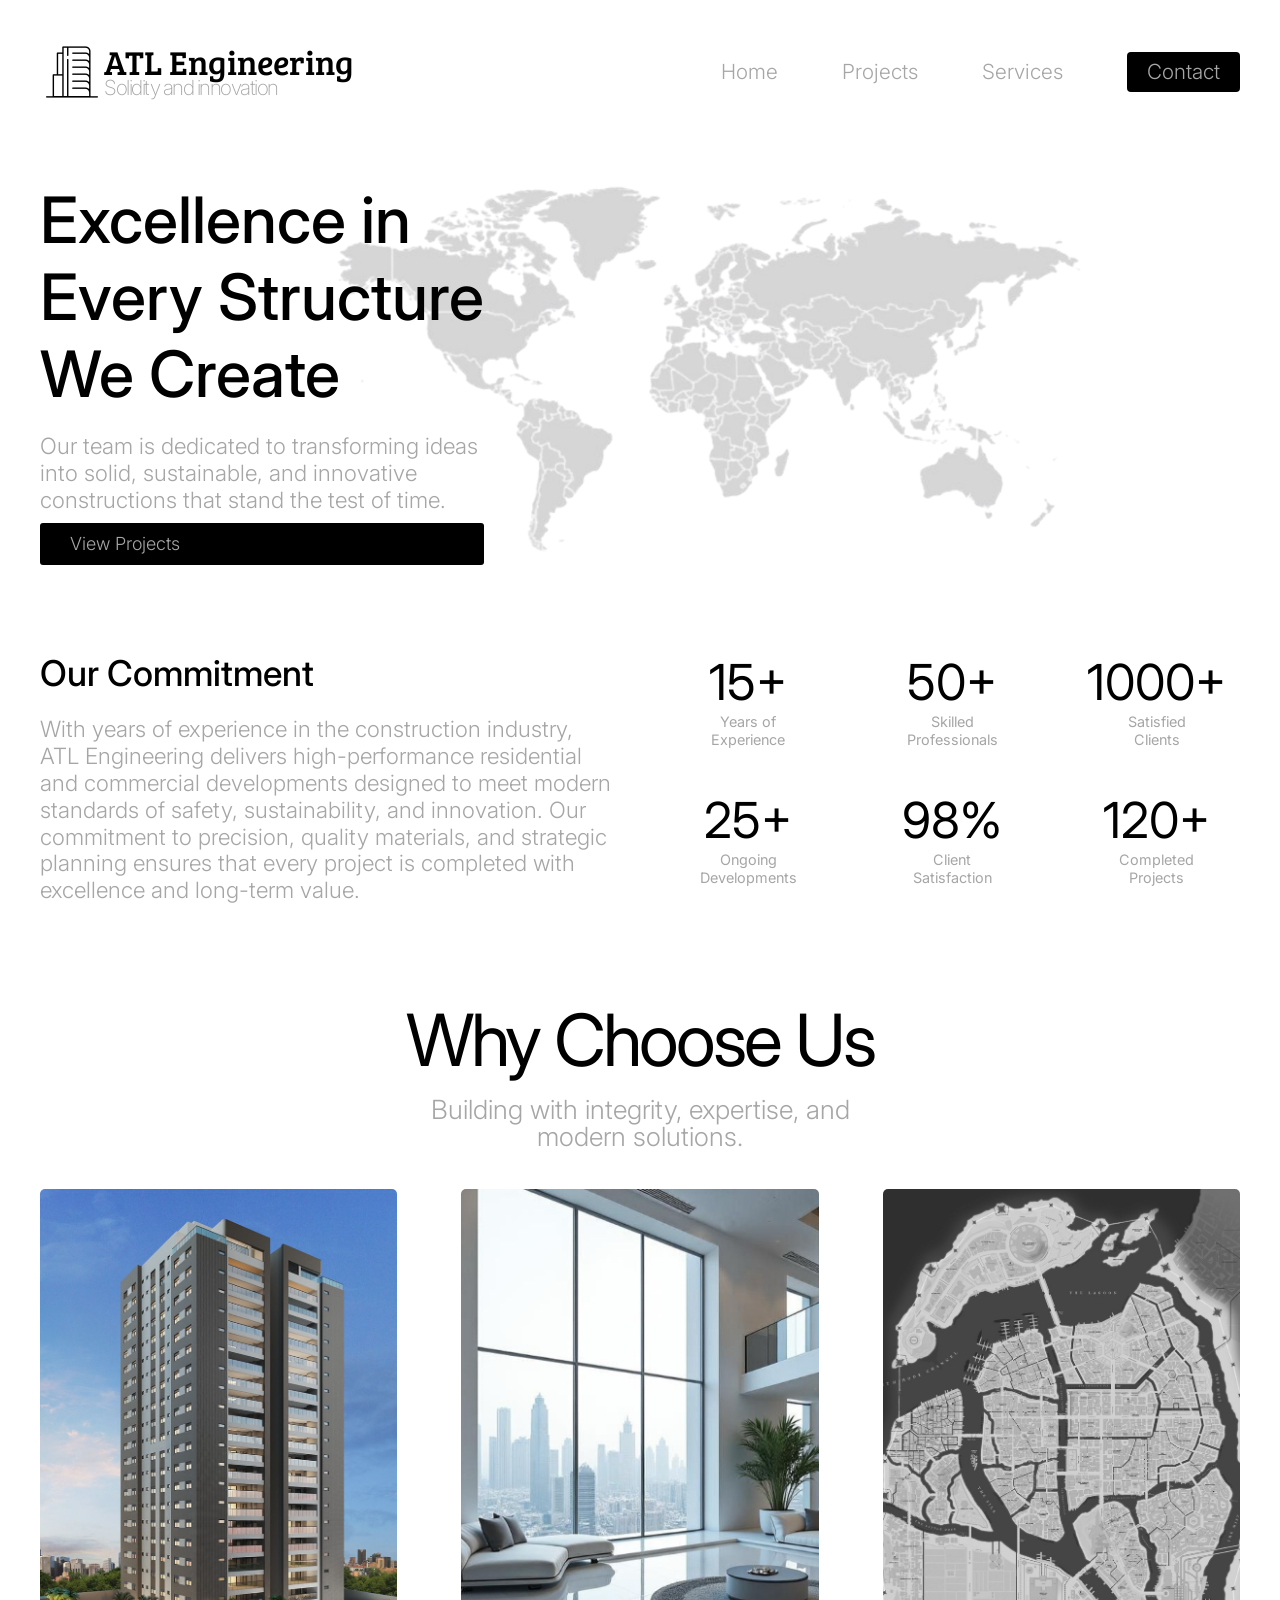
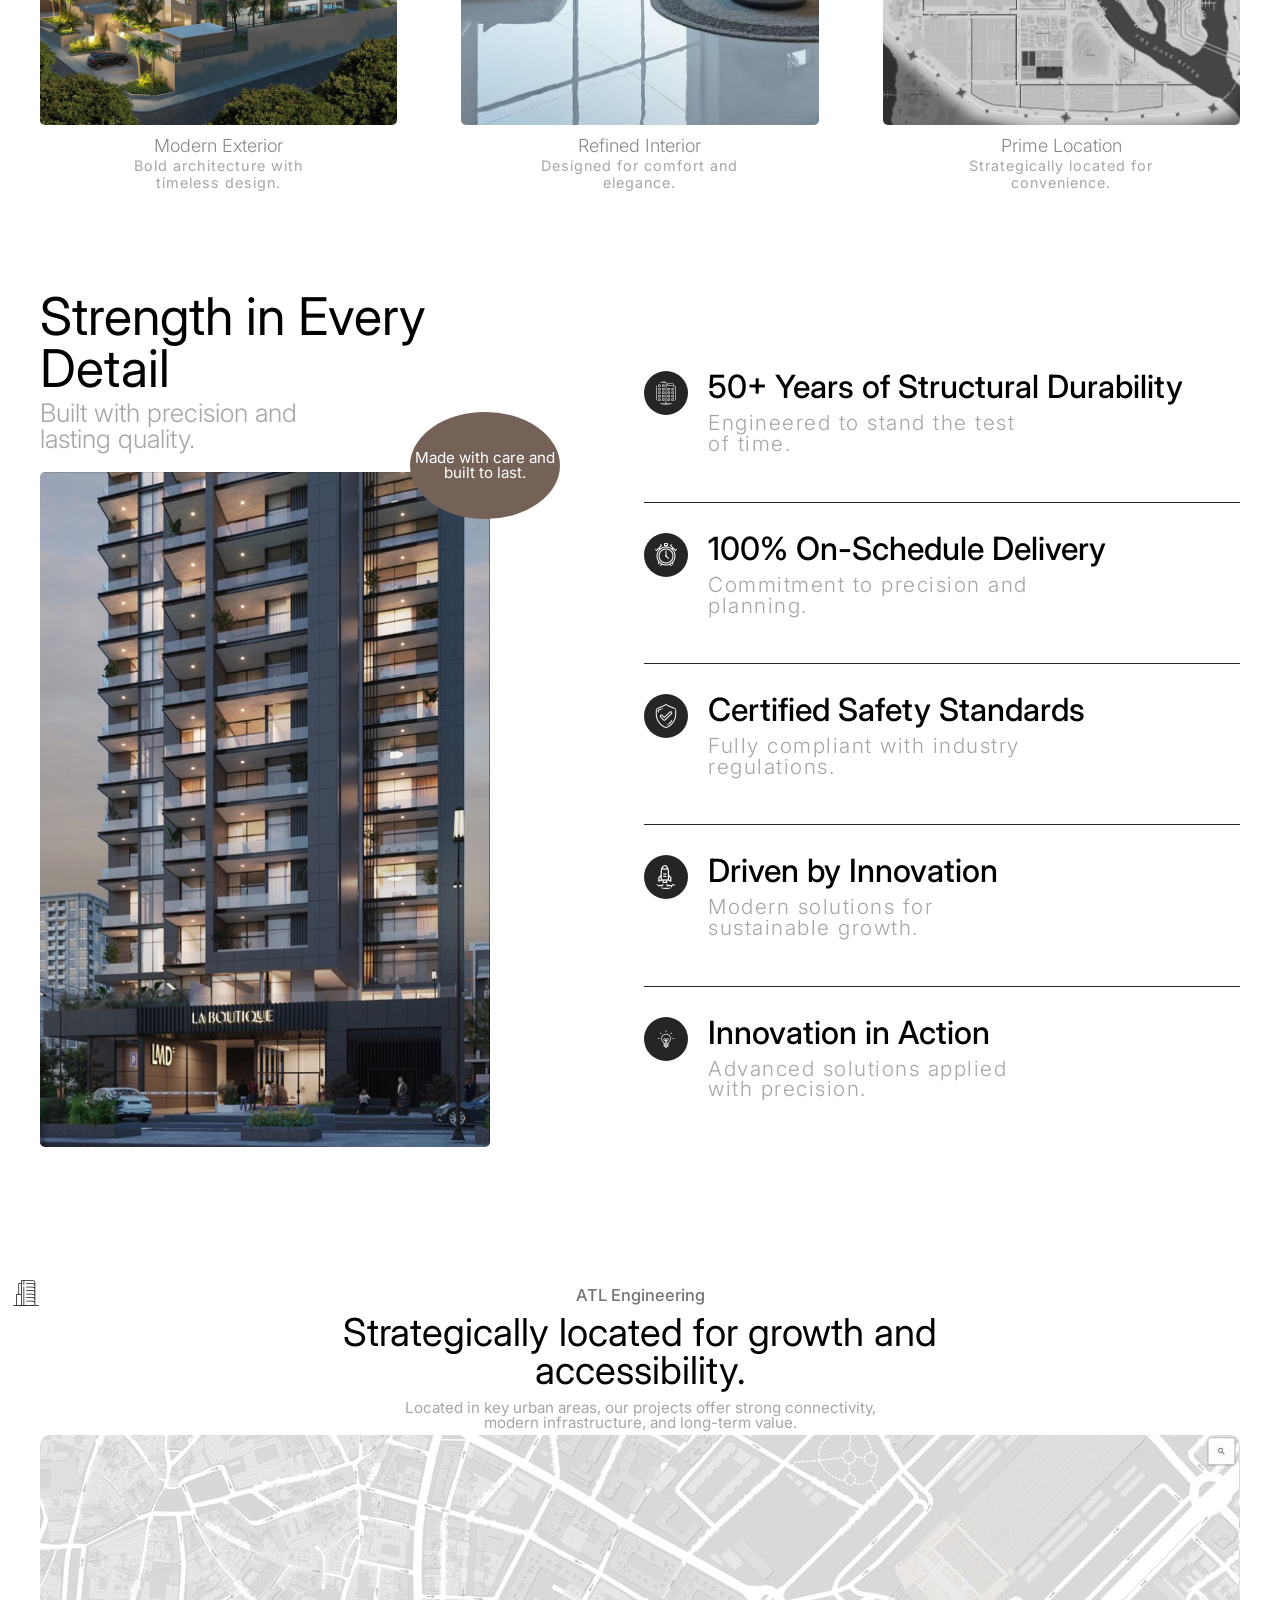
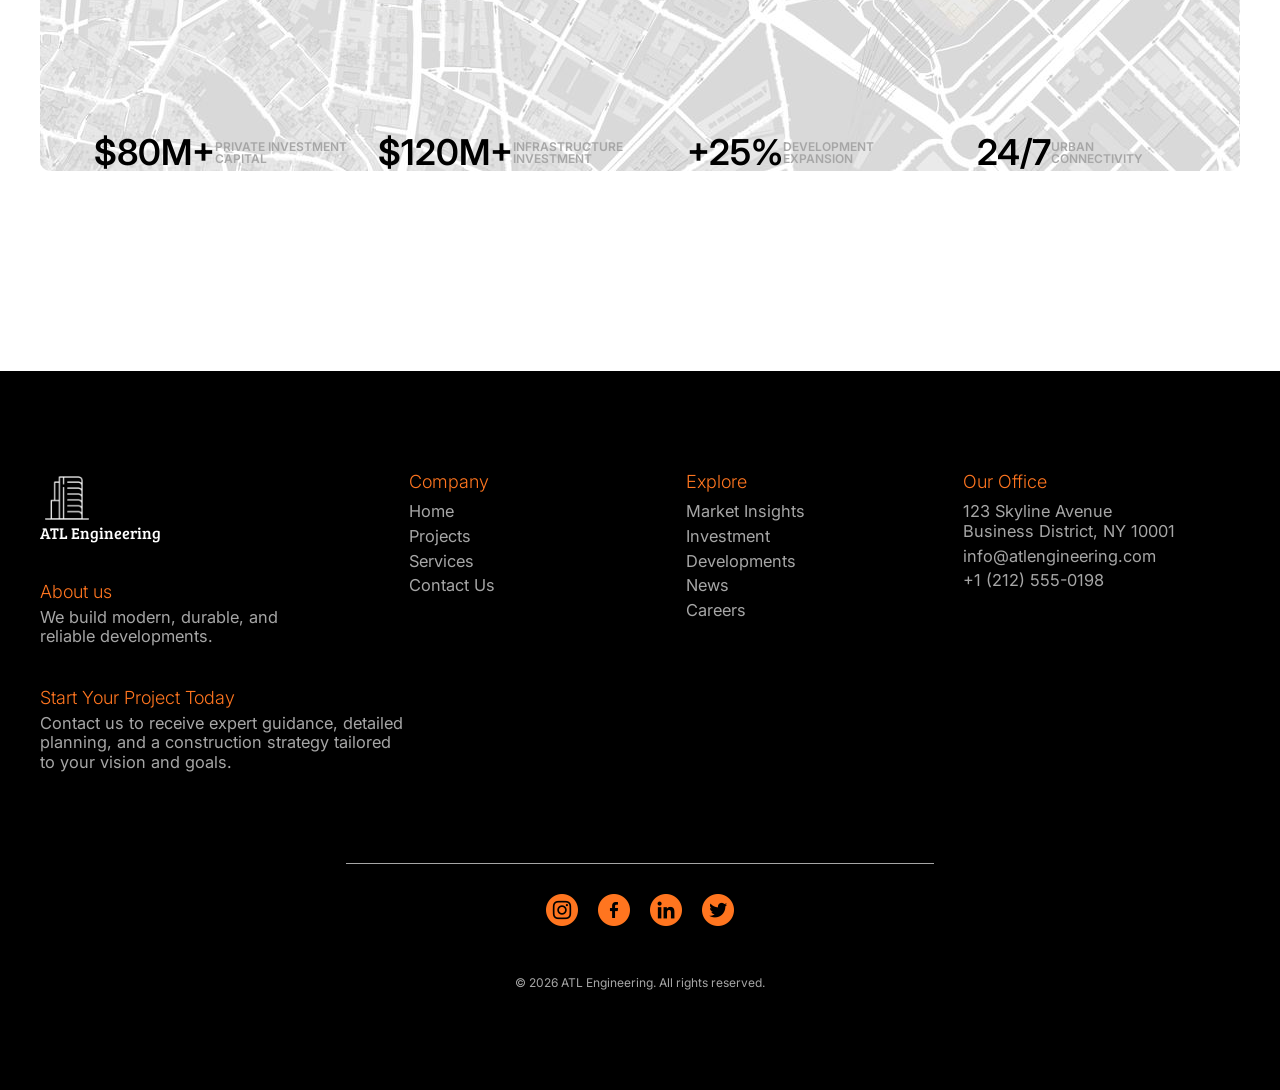
==== index.html @ b4846103 "Footer Css" ====
<!DOCTYPE html>
<html lang="en">

<head>
  <meta charset="UTF-8">
  <meta name="viewport" content="width=device-width, initial-scale=1.0">
  <title>Atlas Engineering</title>
  <meta name="description" content="Modern multi-page construction company website built with HTML, CSS Grid, and Flexbox, showcasing engineering projects, services, and development solutions.">

  <link rel="preconnect" href="https://fonts.googleapis.com">
  <link rel="preconnect" href="https://fonts.gstatic.com" crossorigin>

  <link href="https://fonts.googleapis.com/css2?family=Inter:wght@100..900&display=swap" rel="stylesheet">
  <link href="https://fonts.googleapis.com/css2?family=Bree+Serif&display=swap" rel="stylesheet">
  <link rel="stylesheet" href="./css/style.css">
</head>

<body>
  <header class="header-container">
    <div class="header-title">
      <img src="./img/icons/header/apartment.png" alt="apartment icon">
      <div>
        <h1 class="font-1-s">ATL Engineering</h1>
        <span class="font-1-ab co-1">Solidity and innovation</span>
      </div>
    </div>
    <nav>
      <ul class="header-nav font-2-ab">
        <li><a class="co-1" href="./">Home</a></li>
        <li><a class="co-1" href="./">Projects</a></li>
        <li><a class="co-1" href="./">Services</a></li>
        <li><a class="co-1 btn" href="./">Contact</a></li>
      </ul>
    </nav>
  </header>
  <main class="content-container">
    <div class="content-introduction">
      <h1 class="font-1-ac">Excellence in <br> Every Structure <br> We Create</h1>
      <p class="font-2-ac co-1">Our team is dedicated to transforming ideas into solid, sustainable, and innovative constructions that stand the test of time.</p>
      <a class="btn1 co-1 font-3-ac" href="./">View Projects</a>
    </div>
    <div class="content-img">
      <img src="./img/home/backgrounds/map.png" alt="map">
    </div>
  </main>
  <section class="statistics-container" id="development">
    <div class="statistics-title">
      <h2 class="font-2-xs">Our Commitment </h2>
      <p class="font-2-ac co-1">With years of experience in the construction industry, ATL Engineering delivers high-performance residential and commercial developments designed to meet modern standards of safety, sustainability, and innovation. Our commitment to precision, quality materials, and strategic planning ensures that every project is completed with excellence and long-term value.</p>
    </div>
    <ul class="statistics-item">
      <li>
        <h3 class="font-1-xs">15+</h3>
        <span class="font-3-xs co-1">Years of <br> Experience</span>
      </li>
      <li>
        <h3 class="font-1-xs">50+</h3>
        <span class="font-3-xs co-1">Skilled <br> Professionals</span>
      </li>
      <li>
        <h3 class="font-1-xs">1000+</h3>
        <span class="font-3-xs co-1">Satisfied <br> Clients</span>
      </li>
      <li>
        <h3 class="font-1-xs">25+</h3>
        <span class="font-3-xs co-1">Ongoing <br> Developments</span>
      </li>
      <li>
        <h3 class="font-1-xs">98%</h3>
        <span class="font-3-xs co-1">Client <br> Satisfaction</span>
      </li>
      <li>
        <h3 class="font-1-xs">120+</h3>
        <span class="font-3-xs co-1">Completed <br> Projects</span>
      </li>
    </ul>
  </section>

  <section class="choose-container" id="news">
    <div class="choose-title">
      <h2 class="font-1-sx">Why Choose Us</h2>
      <p class="font-2-sx co-1">Building with integrity, expertise, and <br> modern solutions.</p>
    </div>
    <ul class="choose-items">
      <li>
        <img src="./img/home/building/building1.png" alt="gray building with modern white">
        <span class="font-4-sx co-2">Modern Exterior</span>
        <p class="font-3-sx co-1">Bold architecture with <br> timeless design.</p>
      </li>
      <li>
        <img src="./img/home/building/building3.png" alt="modern and elegant white interior">
        <span class="font-4-sx co-2">Refined Interior</span>
        <p class="font-3-sx co-1">Designed for comfort and <br> elegance.</p>
      </li>
      <li>
        <img src="./img/home/building/location.png" alt="gray building with modern white">
        <span class="font-4-sx co-2">Prime Location</span>
        <p class="font-3-sx co-1">Strategically located for <br> convenience.</p>
      </li>
    </ul>
  </section>

  <section class="certificate-container" id="marketinsights">
    <div class="certificate-introduction">
      <h2 class="font-1-xy">Strength in Every Detail</h2>
      <p class="co-1 font-2-xy">Built with precision and <br> lasting quality.</p>
      <div class="certificate-introduction-img">
        <img class="certificate-img" src="./img/home/building/building2.png" alt="modern brown building">
      </div>
    </div>
    <ul class="certificate-items">
      <li>
        <img src="./img/icons/home/icon1.png" alt="building icon">
        <div>
          <h3 class="font-3-xy">50+ Years of Structural Durability</h3>
          <p class="font-4-xy co-1">Engineered to stand the test <br> of time.</p>
        </div>
      </li>
      <li>
        <img src="./img/icons/home/icon2.png" alt="clock icon">
        <div>
          <h3 class="font-3-xy">100% On-Schedule Delivery</h3>
          <p class="font-4-xy co-1">Commitment to precision and <br> planning.</p>
        </div>
      </li>
      <li>
        <img src="./img/icons/home/icon3.png" alt="shield icon">
        <div>
          <h3 class="font-3-xy">Certified Safety Standards</h3>
          <p class="font-4-xy co-1">Fully compliant with industry <br> regulations.</p>
        </div>
      </li>
      <li>
        <img src="./img/icons/home/icon4.png" alt="rocket icon">
        <div>
          <h3 class="font-3-xy">Driven by Innovation</h3>
          <p class="font-4-xy co-1">Modern solutions for <br> sustainable growth.</p>
        </div>
      </li>
      <li>
        <img src="./img/icons/home/icon5.png" alt="light icon">
        <div>
          <h3 class="font-3-xy">Innovation in Action</h3>
          <p class="font-4-xy co-1">Advanced solutions applied <br> with precision.</p>
        </div>
      </li>
    </ul>
  </section>

  <section class="investment-container" id="investment">
    <div class="investment-title">
      <h3 class="font-1-yx co-3">ATL Engineering</h3>
      <h2 class="font-2-yx">Strategically located for growth and <br> accessibility.</h2>
      <p class="font-3-yx co-1">Located in key urban areas, our projects offer strong connectivity, <br> modern infrastructure, and long-term value.</p>
    </div>
    <ul class="investment-items">
      <li>
        <span class="font-4-yx co-7">$80M+</span>
        <p class="font-5-yx co-1">Private Investment <br> Capital</p>
      </li>
      <li>
        <span class="font-4-yx co-7">$120M+</span>
        <p class="font-5-yx co-1">Infrastructure <br> Investment</p>
      </li>
      <li>
        <span class="font-4-yx co-7">+25%</span>
        <p class="font-5-yx co-1">Development <br> Expansion</p>
      </li>
      <li>
        <span class="font-4-yx co-7">24/7</span>
        <p class="font-5-yx co-1">Urban <br> Connectivity</p>
      </li>
    </ul>
  </section>
  <footer class="footer-bg">
    <div class="footer-container">
      <div class="footer-introduction">
        <img src="./img/icons/footer/footericon1.png" alt="apartment icon">
        <h1 class="co-0 font-1-ss">ATL Engineering</h1>
        <h3 class="font-2-ss co-5">About us</h3>
        <p class="font-3-ss co-1">We build modern, durable, and <br> reliable developments.</p>
        <h3 class="font-2-ss co-5">Start Your Project Today</h3>
        <p class="font-3-ss co-1">Contact us to receive expert guidance, detailed planning, and a construction strategy tailored to your vision and goals.</p>
      </div>
      <nav>

        <ul class="footer-info">
          <li>
            <h4 class="font-2-ss co-5">Company</h4>
          </li>
          <li><a class="font-3-ss co-1" href="./">Home</a></li>
          <li><a class="font-3-ss co-1" href="./projects.html">Projects</a></li>
          <li><a class="font-3-ss co-1" href="./services.html">Services</a></li>
          <li><a class="font-3-ss co-1" href="./contact.html">Contact Us</a></li>
        </ul>
      </nav>

      <nav>

        <ul class="footer-info">
          <li>
            <h4 class="font-2-ss co-5">Explore</h4>
          </li>
          <li><a class="font-3-ss co-1" href="#marketinsights">Market Insights</a></li>
          <li><a class="font-3-ss co-1" href="#investment">Investment</a></li>
          <li><a class="font-3-ss co-1" href="#development">Developments</a></li>
          <li><a class="font-3-ss co-1" href="#news">News</a></li>
          <li><a class="font-3-ss co-1" href="#investment">Careers</a></li>
        </ul>
      </nav>

      <ul class="footer-info">
        <li>
          <h4 class="font-2-ss co-5">Our Office</h4>
        </li>
        <li>
          <p class="font-3-ss co-1">123 Skyline Avenue <br> Business District, NY 10001</p>
        </li>
        <li><a class="font-3-ss co-1" href="mailto:info@atlengineering.com">info@atlengineering.com</a></li>
        <li><a class="font-3-ss co-1" href="tel:+5531999999999">+1 (212) 555-0198</a></li>
      </ul>
      <ul class="footer-icons">
        <li><a href=""><img src="./img/icons/footer/instagram.png" alt="instagram icon"></a></li>
        <li><a href=""><img src="./img/icons/footer/facebook.png" alt="facebook icon"></a></li>
        <li><a href=""><img src="./img/icons/footer/linkedin.png" alt="linkedin icon"></a></li>
        <li><a href=""><img src="./img/icons/footer/twitter.png" alt="twitter icon"></a></li>
      </ul>
      <p class="footer-extra font-4-ss co-1">© 2026 ATL Engineering. All rights reserved.</p>
    </div>
  </footer>
</body>

</html>
---- css/style.css ----
/*Global*/
@import "./global/global.css";
@import "./global/header.css";
@import "./global/footer.css";

/*Utilities*/
@import "./utilities/typography.css";
@import "./utilities/color.css";

/*Home*/
@import "./home/home.css";
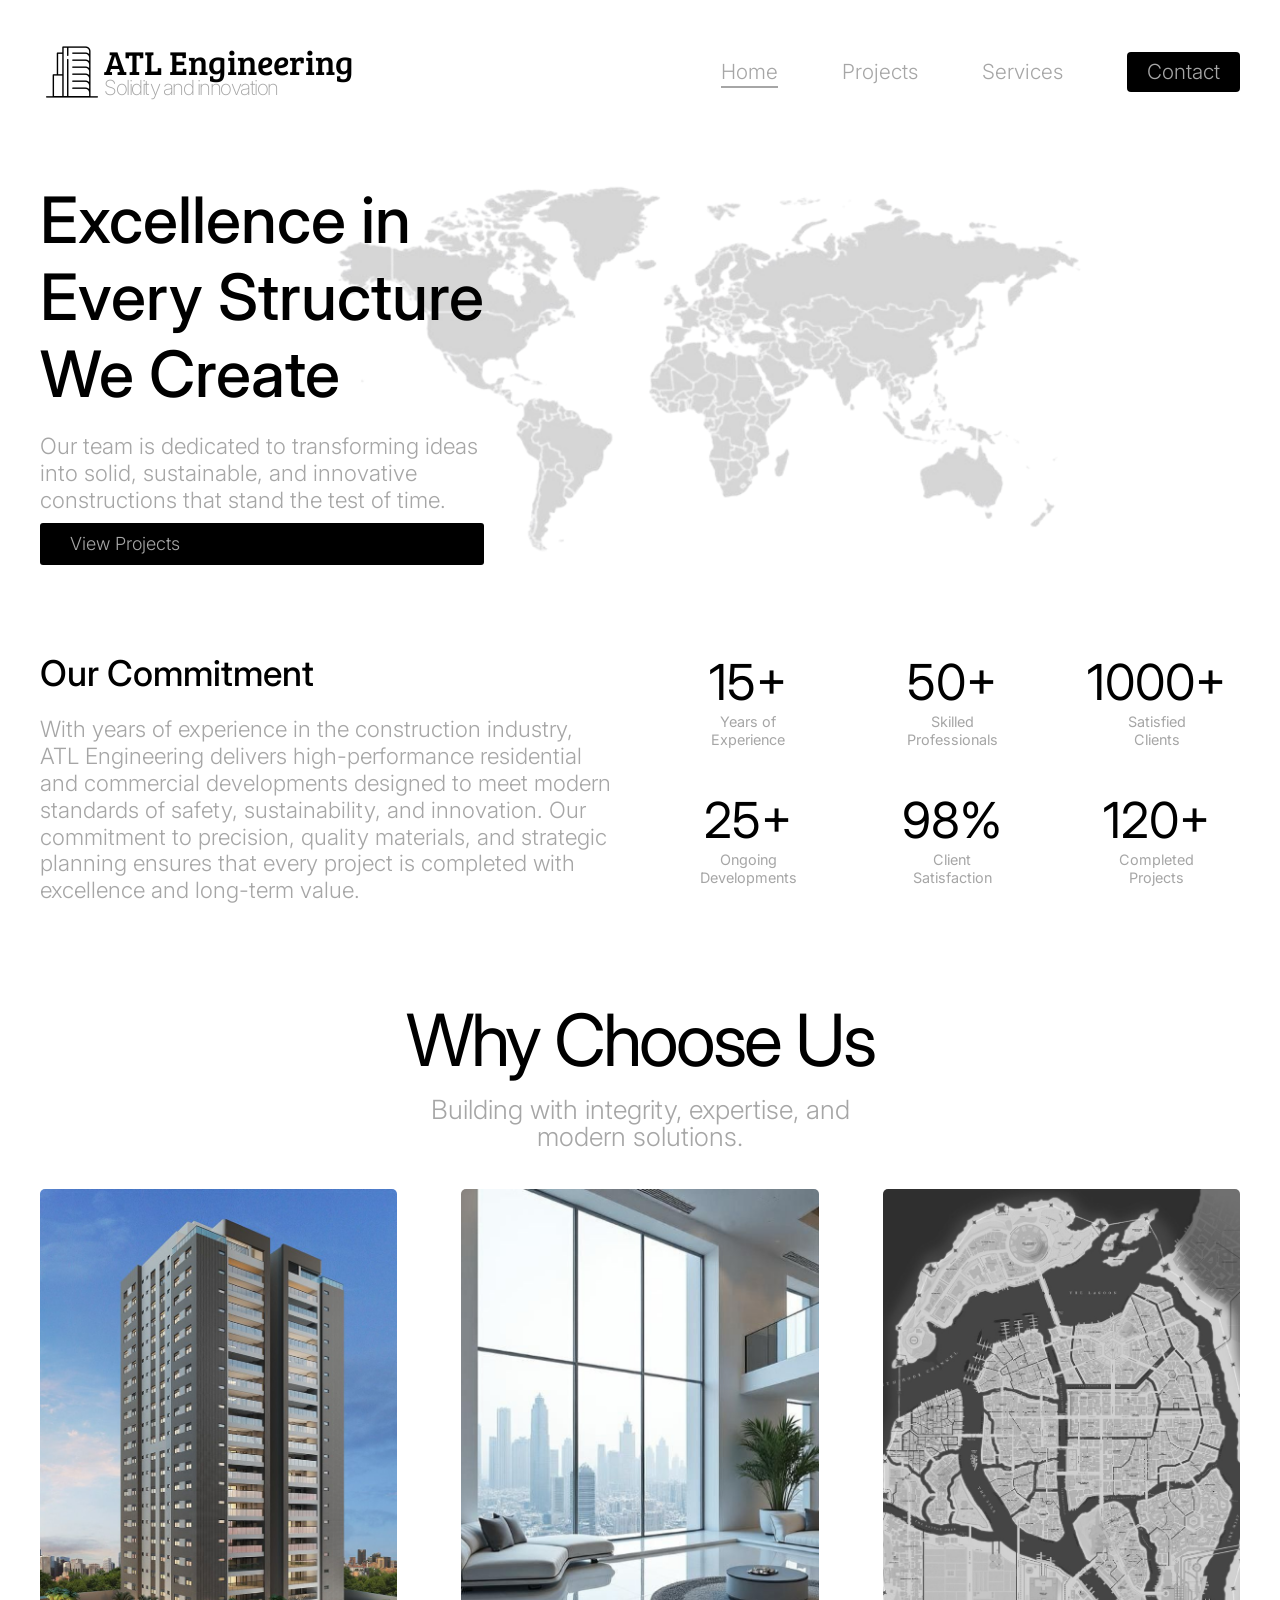
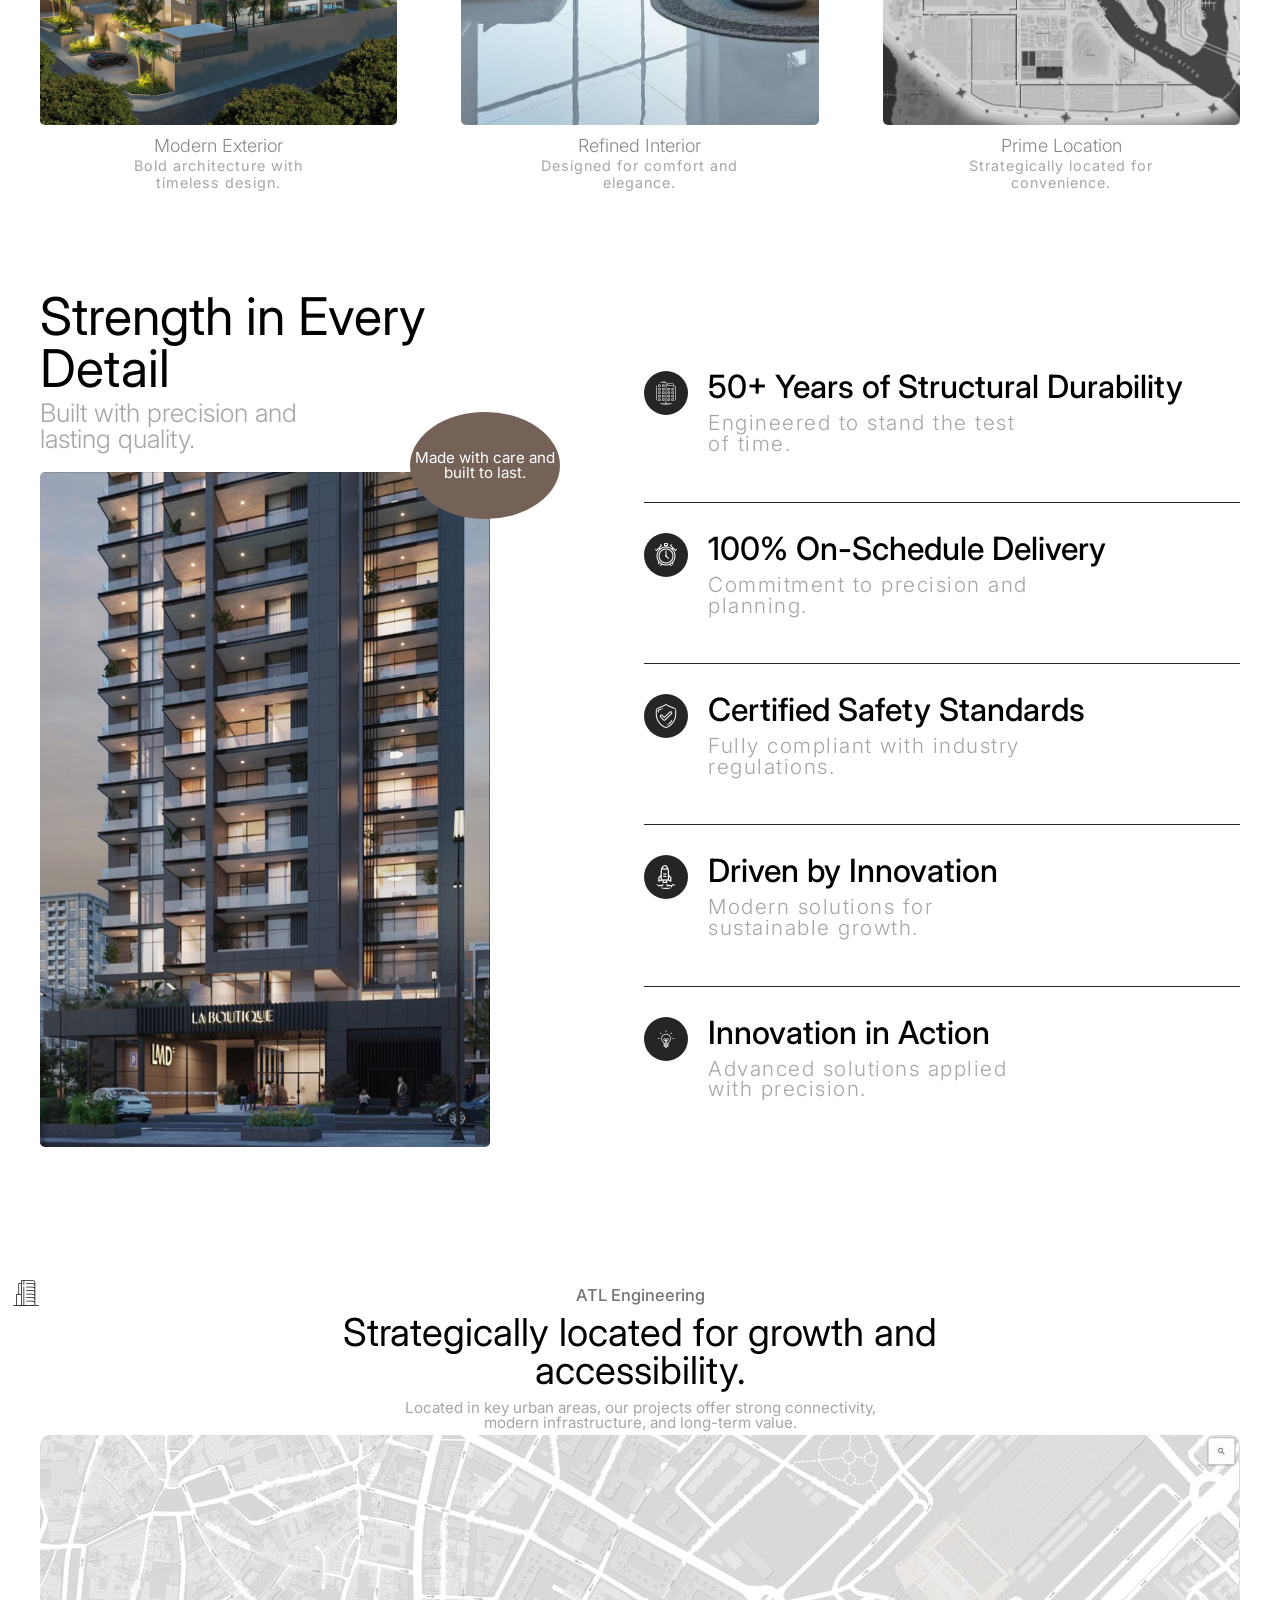
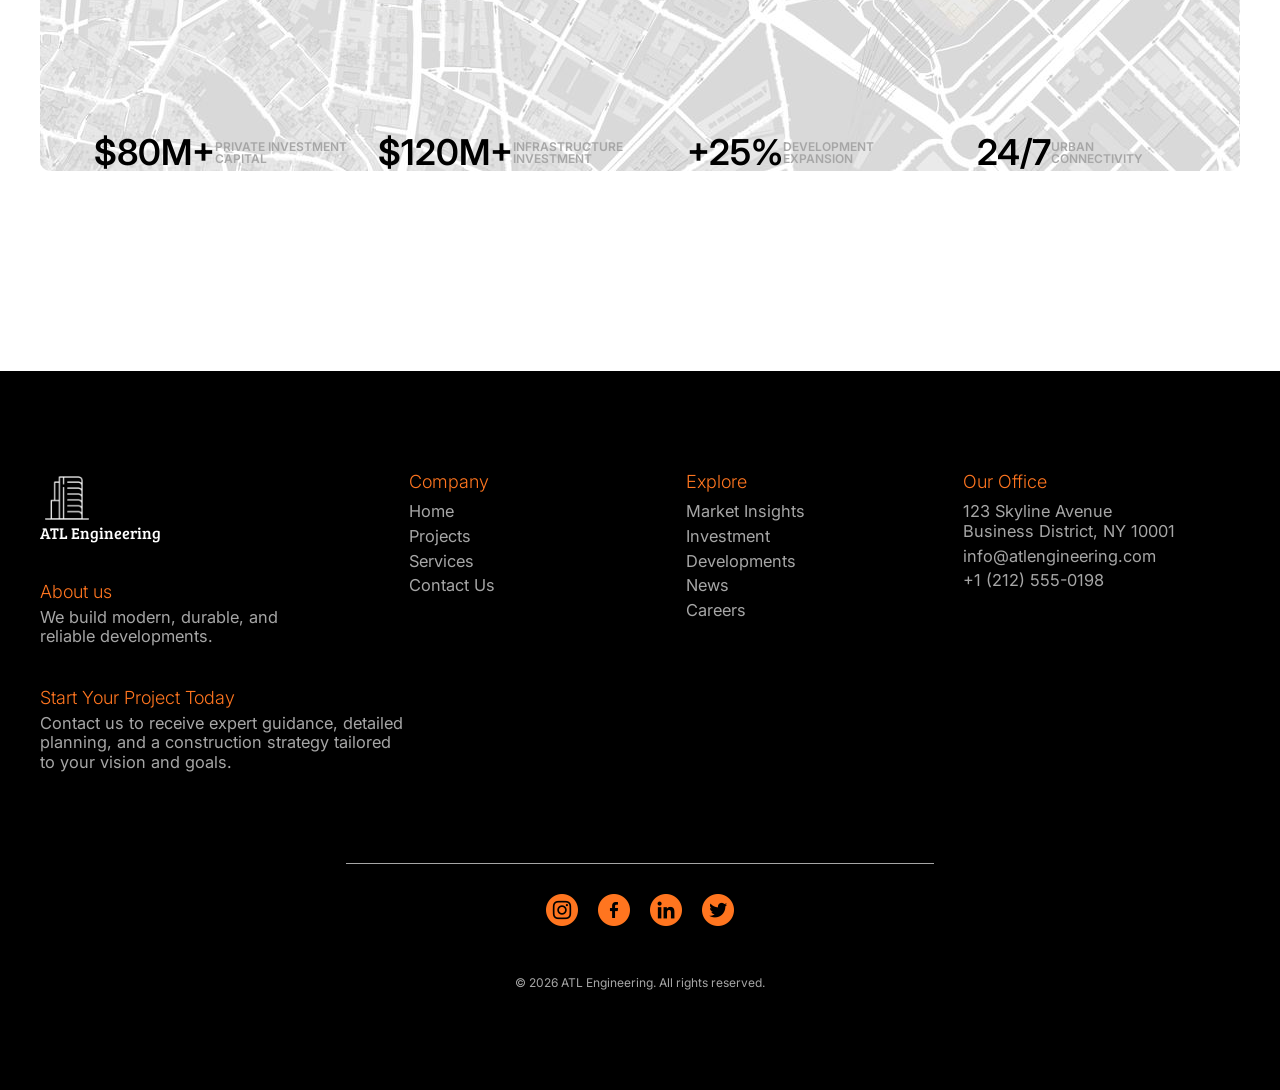
==== commit 2623f359: "Projects Css" ====
--- a/index.html
+++ b/index.html
@@ -26,8 +26,8 @@
     </div>
     <nav>
       <ul class="header-nav font-2-ab">
-        <li><a class="co-1" href="./">Home</a></li>
-        <li><a class="co-1" href="./">Projects</a></li>
+        <li><a class="co-1 active" href="./">Home</a></li>
+        <li><a class="co-1" href="./projects.html">Projects</a></li>
         <li><a class="co-1" href="./">Services</a></li>
         <li><a class="co-1 btn" href="./">Contact</a></li>
       </ul>
@@ -220,10 +220,10 @@
         <li><a class="font-3-ss co-1" href="tel:+5531999999999">+1 (212) 555-0198</a></li>
       </ul>
       <ul class="footer-icons">
-        <li><a href=""><img src="./img/icons/footer/instagram.png" alt="instagram icon"></a></li>
-        <li><a href=""><img src="./img/icons/footer/facebook.png" alt="facebook icon"></a></li>
-        <li><a href=""><img src="./img/icons/footer/linkedin.png" alt="linkedin icon"></a></li>
-        <li><a href=""><img src="./img/icons/footer/twitter.png" alt="twitter icon"></a></li>
+        <li><a href="./"><img src="./img/icons/footer/instagram.png" alt="instagram icon"></a></li>
+        <li><a href="./"><img src="./img/icons/footer/facebook.png" alt="facebook icon"></a></li>
+        <li><a href="./"><img src="./img/icons/footer/linkedin.png" alt="linkedin icon"></a></li>
+        <li><a href="./"><img src="./img/icons/footer/twitter.png" alt="twitter icon"></a></li>
       </ul>
       <p class="footer-extra font-4-ss co-1">© 2026 ATL Engineering. All rights reserved.</p>
     </div>
--- a/css/style.css
+++ b/css/style.css
@@ -9,3 +9,6 @@
 
 /*Home*/
 @import "./home/home.css";
+
+/*Projects*/
+@import url(./projects/projects.css);
